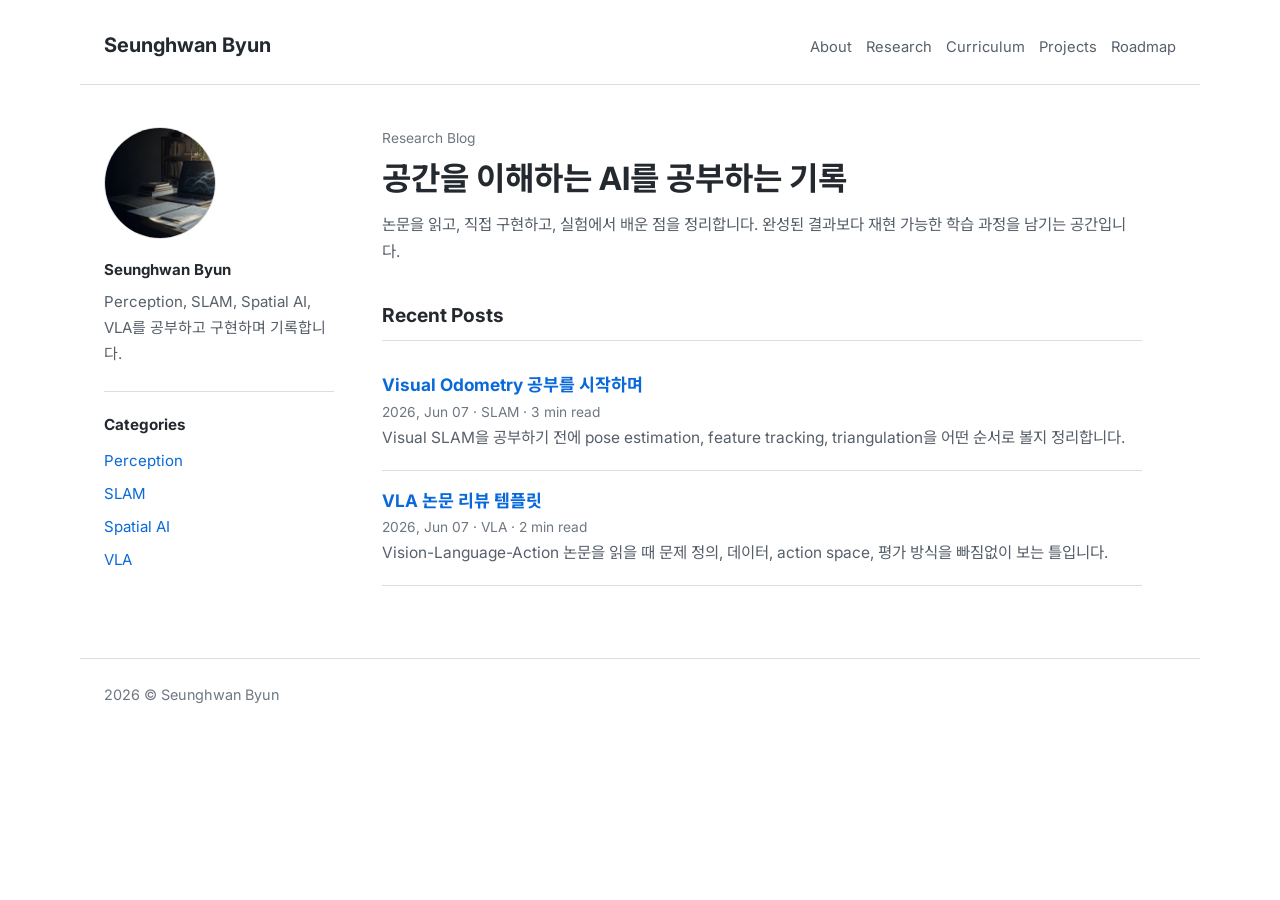
==== index.html @ 8ee61f26 "add my own blog for future studying." ====
<!doctype html>
<html lang="ko">
  <head>
    <meta charset="utf-8">
    <meta name="viewport" content="width=device-width, initial-scale=1">
    <meta
      name="description"
      content="Seunghwan Byun의 Perception, SLAM, Spatial AI, VLA 학습 및 연구 기록 블로그입니다."
    >
    <title>Seunghwan Byun</title>
    <link rel="preconnect" href="https://fonts.googleapis.com">
    <link rel="preconnect" href="https://fonts.gstatic.com" crossorigin>
    <link
      href="https://fonts.googleapis.com/css2?family=Inter:wght@400;500;600;700&family=Noto+Sans+KR:wght@400;500;700&display=swap"
      rel="stylesheet"
    >
    <link rel="stylesheet" href="styles.css">
  </head>
  <body>
    <header class="site-header">
      <a class="site-title" href="index.html">Seunghwan Byun</a>
      <nav class="site-nav" aria-label="Primary navigation">
        <a href="about.html">About</a>
        <a href="research.html">Research</a>
        <a href="curriculum.html">Curriculum</a>
        <a href="projects.html">Projects</a>
        <a href="roadmap.html">Roadmap</a>
      </nav>
    </header>

    <main class="site-shell">
      <aside class="sidebar" aria-label="Site profile and categories">
        <img class="profile-image" src="assets/research-workspace.png" alt="연구 노트와 노트북이 놓인 작업 공간">
        <p class="profile-name">Seunghwan Byun</p>
        <p class="profile-desc">Perception, SLAM, Spatial AI, VLA를 공부하고 구현하며 기록합니다.</p>

        <section class="side-section">
          <h2>Categories</h2>
          <ul>
            <li><a href="research.html#perception">Perception</a></li>
            <li><a href="research.html#slam">SLAM</a></li>
            <li><a href="research.html#spatial-ai">Spatial AI</a></li>
            <li><a href="research.html#vla">VLA</a></li>
          </ul>
        </section>
      </aside>

      <section class="content">
        <header class="page-intro">
          <p class="kicker">Research Blog</p>
          <h1>공간을 이해하는 AI를 공부하는 기록</h1>
          <p>
            논문을 읽고, 직접 구현하고, 실험에서 배운 점을 정리합니다.
            완성된 결과보다 재현 가능한 학습 과정을 남기는 공간입니다.
          </p>
        </header>

        <section class="post-list" aria-label="Recent posts">
          <h2>Recent Posts</h2>
          <article class="post-preview">
            <h3><a href="posts/slam-visual-odometry-note.html">Visual Odometry 공부를 시작하며</a></h3>
            <p class="post-meta">2026, Jun 07 · SLAM · 3 min read</p>
            <p>Visual SLAM을 공부하기 전에 pose estimation, feature tracking, triangulation을 어떤 순서로 볼지 정리합니다.</p>
          </article>
          <article class="post-preview">
            <h3><a href="posts/vla-reading-template.html">VLA 논문 리뷰 템플릿</a></h3>
            <p class="post-meta">2026, Jun 07 · VLA · 2 min read</p>
            <p>Vision-Language-Action 논문을 읽을 때 문제 정의, 데이터, action space, 평가 방식을 빠짐없이 보는 틀입니다.</p>
          </article>
        </section>
      </section>
    </main>

    <footer class="site-footer">
      <p>2026 © Seunghwan Byun</p>
    </footer>
  </body>
</html>
---- styles.css ----
:root {
  --ink: #24292f;
  --muted: #57606a;
  --subtle: #6e7781;
  --line: #d8dee4;
  --paper: #ffffff;
  --soft: #f6f8fa;
  --link: #0969da;
}

* {
  box-sizing: border-box;
}

html {
  scroll-behavior: smooth;
}

body {
  margin: 0;
  color: var(--ink);
  background: var(--paper);
  font-family: "Inter", "Noto Sans KR", system-ui, -apple-system, BlinkMacSystemFont, sans-serif;
  font-size: 15.5px;
  line-height: 1.72;
}

a {
  color: var(--link);
  text-decoration: none;
}

a:hover {
  text-decoration: underline;
}

h1,
h2,
h3,
p {
  margin-top: 0;
}

p {
  color: var(--muted);
}

.site-header {
  display: flex;
  max-width: 1120px;
  margin: 0 auto;
  padding: 28px 24px 22px;
  align-items: baseline;
  justify-content: space-between;
  gap: 24px;
  border-bottom: 1px solid var(--line);
}

.site-title {
  color: var(--ink);
  font-size: 1.25rem;
  font-weight: 700;
}

.site-title:hover {
  text-decoration: none;
}

.site-nav {
  display: flex;
  flex-wrap: wrap;
  gap: 14px;
  font-size: 0.92rem;
}

.site-nav a {
  color: var(--muted);
}

.site-nav a.active,
.site-nav a:hover {
  color: var(--ink);
}

.site-shell {
  display: grid;
  grid-template-columns: 230px minmax(0, 1fr);
  gap: 48px;
  max-width: 1120px;
  margin: 0 auto;
  padding: 42px 24px 72px;
}

.sidebar {
  font-size: 0.94rem;
}

.profile-image {
  display: block;
  width: 112px;
  height: 112px;
  margin-bottom: 18px;
  border: 1px solid var(--line);
  border-radius: 50%;
  object-fit: cover;
}

.profile-name {
  margin-bottom: 6px;
  color: var(--ink);
  font-weight: 700;
}

.profile-desc {
  margin-bottom: 24px;
  color: var(--muted);
}

.side-section {
  margin-top: 24px;
  padding-top: 20px;
  border-top: 1px solid var(--line);
}

.side-section.no-top {
  margin-top: 0;
  padding-top: 0;
  border-top: 0;
}

.side-section h2 {
  margin-bottom: 10px;
  font-size: 0.95rem;
}

.side-section ul {
  margin: 0;
  padding: 0;
  list-style: none;
}

.side-section li + li {
  margin-top: 7px;
}

.content {
  max-width: 760px;
}

.page-intro {
  margin-bottom: 34px;
}

.kicker,
.post-meta {
  margin-bottom: 8px;
  color: var(--subtle);
  font-size: 0.86rem;
}

.page-intro h1 {
  margin-bottom: 12px;
  font-size: 2rem;
  line-height: 1.28;
}

.post-list h2,
.archive-section h2 {
  margin-bottom: 14px;
  padding-bottom: 8px;
  border-bottom: 1px solid var(--line);
  font-size: 1.2rem;
}

.post-preview {
  padding: 18px 0;
  border-bottom: 1px solid var(--line);
}

.post-preview h3 {
  margin-bottom: 4px;
  font-size: 1.08rem;
  line-height: 1.38;
}

.post-preview p {
  margin-bottom: 0;
}

.archive-section {
  margin-bottom: 36px;
}

.curriculum-section {
  margin-bottom: 34px;
}

.curriculum-section h2 {
  margin-bottom: 10px;
  padding-bottom: 8px;
  border-bottom: 1px solid var(--line);
  font-size: 1.12rem;
}

.curriculum-list {
  margin: 0;
  padding-left: 20px;
  color: var(--muted);
}

.curriculum-list li + li {
  margin-top: 6px;
}

.empty-note {
  padding: 14px 0 4px;
  color: var(--subtle);
}

.text-section,
.timeline-list article {
  padding: 18px 0;
  border-bottom: 1px solid var(--line);
}

.text-section:first-of-type,
.timeline-list article:first-child {
  border-top: 1px solid var(--line);
}

.text-section h2,
.timeline-list h2 {
  margin-bottom: 8px;
  font-size: 1.15rem;
}

.text-section ul {
  margin: 0;
  padding-left: 22px;
  color: var(--muted);
}

.post-layout {
  max-width: 820px;
  margin: 0 auto;
  padding: 46px 24px 76px;
}

.post-body h1 {
  margin-bottom: 14px;
  font-size: 2rem;
  line-height: 1.28;
}

.post-body h2 {
  margin: 34px 0 10px;
  font-size: 1.28rem;
}

.post-body p {
  margin-bottom: 16px;
}

.post-body ul {
  margin: 0 0 18px;
  padding-left: 22px;
  color: var(--muted);
}

.site-footer {
  max-width: 1120px;
  margin: 0 auto;
  padding: 24px;
  border-top: 1px solid var(--line);
  color: var(--subtle);
  font-size: 0.9rem;
}

.site-footer p {
  margin: 0;
  color: var(--subtle);
}

@media (max-width: 780px) {
  .site-header {
    display: block;
  }

  .site-nav {
    margin-top: 12px;
  }

  .site-shell {
    grid-template-columns: 1fr;
    gap: 28px;
    padding-top: 30px;
  }

  .sidebar {
    display: grid;
    grid-template-columns: 80px minmax(0, 1fr);
    gap: 0 16px;
  }

  .profile-image {
    width: 72px;
    height: 72px;
    grid-row: span 2;
  }

  .profile-desc {
    margin-bottom: 0;
  }

  .side-section {
    grid-column: 1 / -1;
  }

  .page-intro h1,
  .post-body h1 {
    font-size: 1.65rem;
  }
}
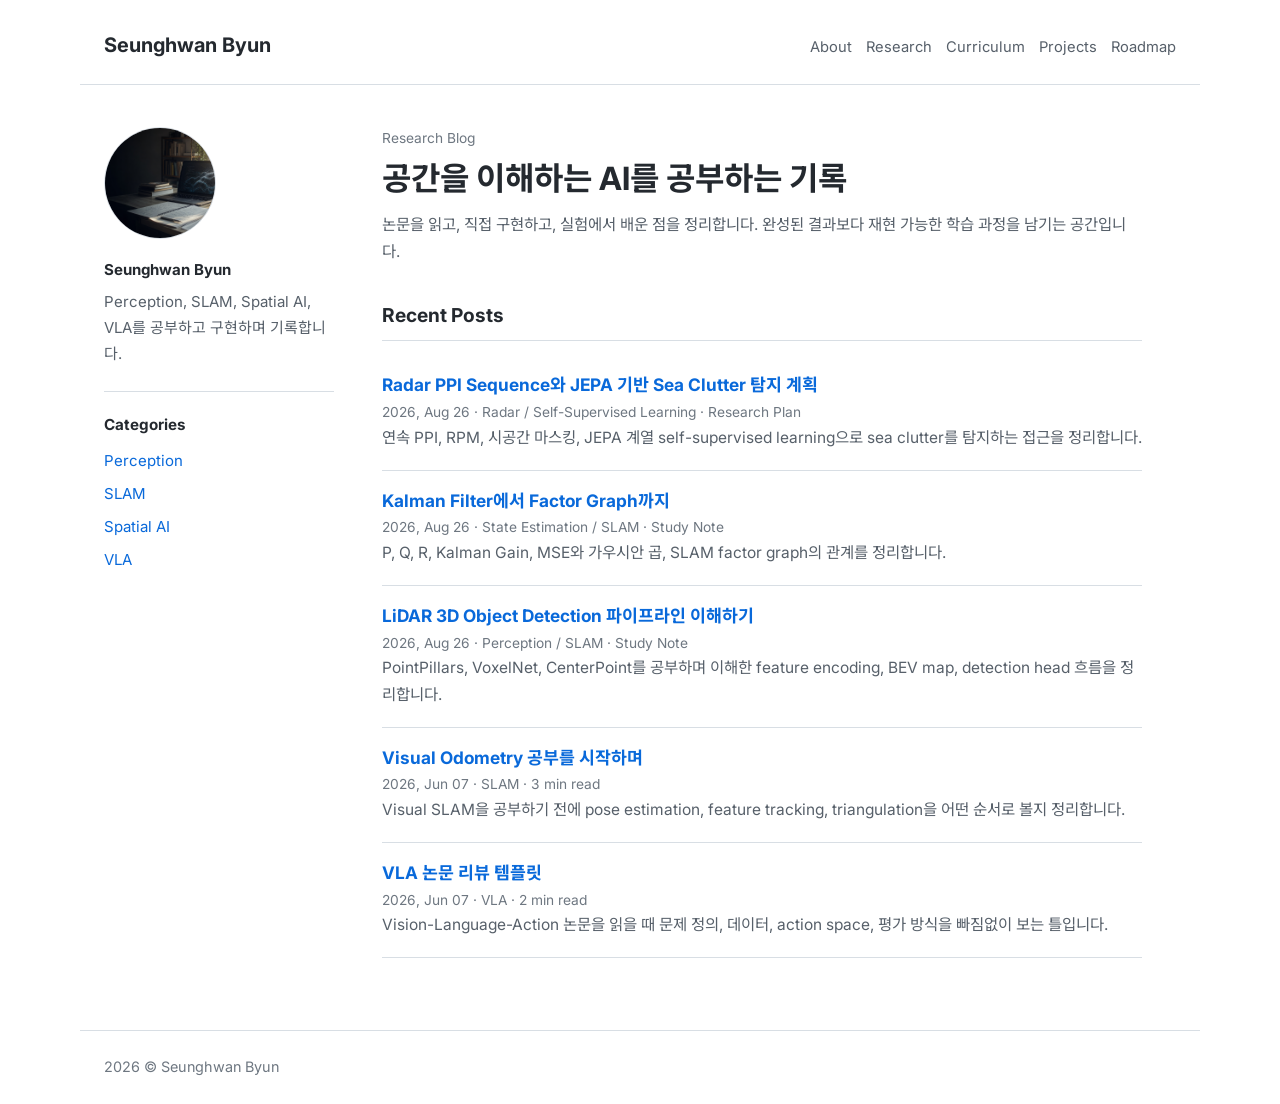
==== commit 5c9405fa: "feat: add study notes blog posts" ====
--- a/index.html
+++ b/index.html
@@ -58,6 +58,21 @@
         <section class="post-list" aria-label="Recent posts">
           <h2>Recent Posts</h2>
           <article class="post-preview">
+            <h3><a href="posts/radar-jepa-sea-clutter-plan.html">Radar PPI Sequence와 JEPA 기반 Sea Clutter 탐지 계획</a></h3>
+            <p class="post-meta">2026, Aug 26 · Radar / Self-Supervised Learning · Research Plan</p>
+            <p>연속 PPI, RPM, 시공간 마스킹, JEPA 계열 self-supervised learning으로 sea clutter를 탐지하는 접근을 정리합니다.</p>
+          </article>
+          <article class="post-preview">
+            <h3><a href="posts/kalman-factor-graph-study-note.html">Kalman Filter에서 Factor Graph까지</a></h3>
+            <p class="post-meta">2026, Aug 26 · State Estimation / SLAM · Study Note</p>
+            <p>P, Q, R, Kalman Gain, MSE와 가우시안 곱, SLAM factor graph의 관계를 정리합니다.</p>
+          </article>
+          <article class="post-preview">
+            <h3><a href="posts/lidar-3d-detection-pipeline.html">LiDAR 3D Object Detection 파이프라인 이해하기</a></h3>
+            <p class="post-meta">2026, Aug 26 · Perception / SLAM · Study Note</p>
+            <p>PointPillars, VoxelNet, CenterPoint를 공부하며 이해한 feature encoding, BEV map, detection head 흐름을 정리합니다.</p>
+          </article>
+          <article class="post-preview">
             <h3><a href="posts/slam-visual-odometry-note.html">Visual Odometry 공부를 시작하며</a></h3>
             <p class="post-meta">2026, Jun 07 · SLAM · 3 min read</p>
             <p>Visual SLAM을 공부하기 전에 pose estimation, feature tracking, triangulation을 어떤 순서로 볼지 정리합니다.</p>
--- a/styles.css
+++ b/styles.css
@@ -45,6 +45,15 @@
   color: var(--muted);
 }
 
+code {
+  padding: 0.12rem 0.28rem;
+  border-radius: 4px;
+  background: var(--soft);
+  color: var(--ink);
+  font-family: ui-monospace, SFMono-Regular, Menlo, Monaco, Consolas, monospace;
+  font-size: 0.9em;
+}
+
 .site-header {
   display: flex;
   max-width: 1120px;
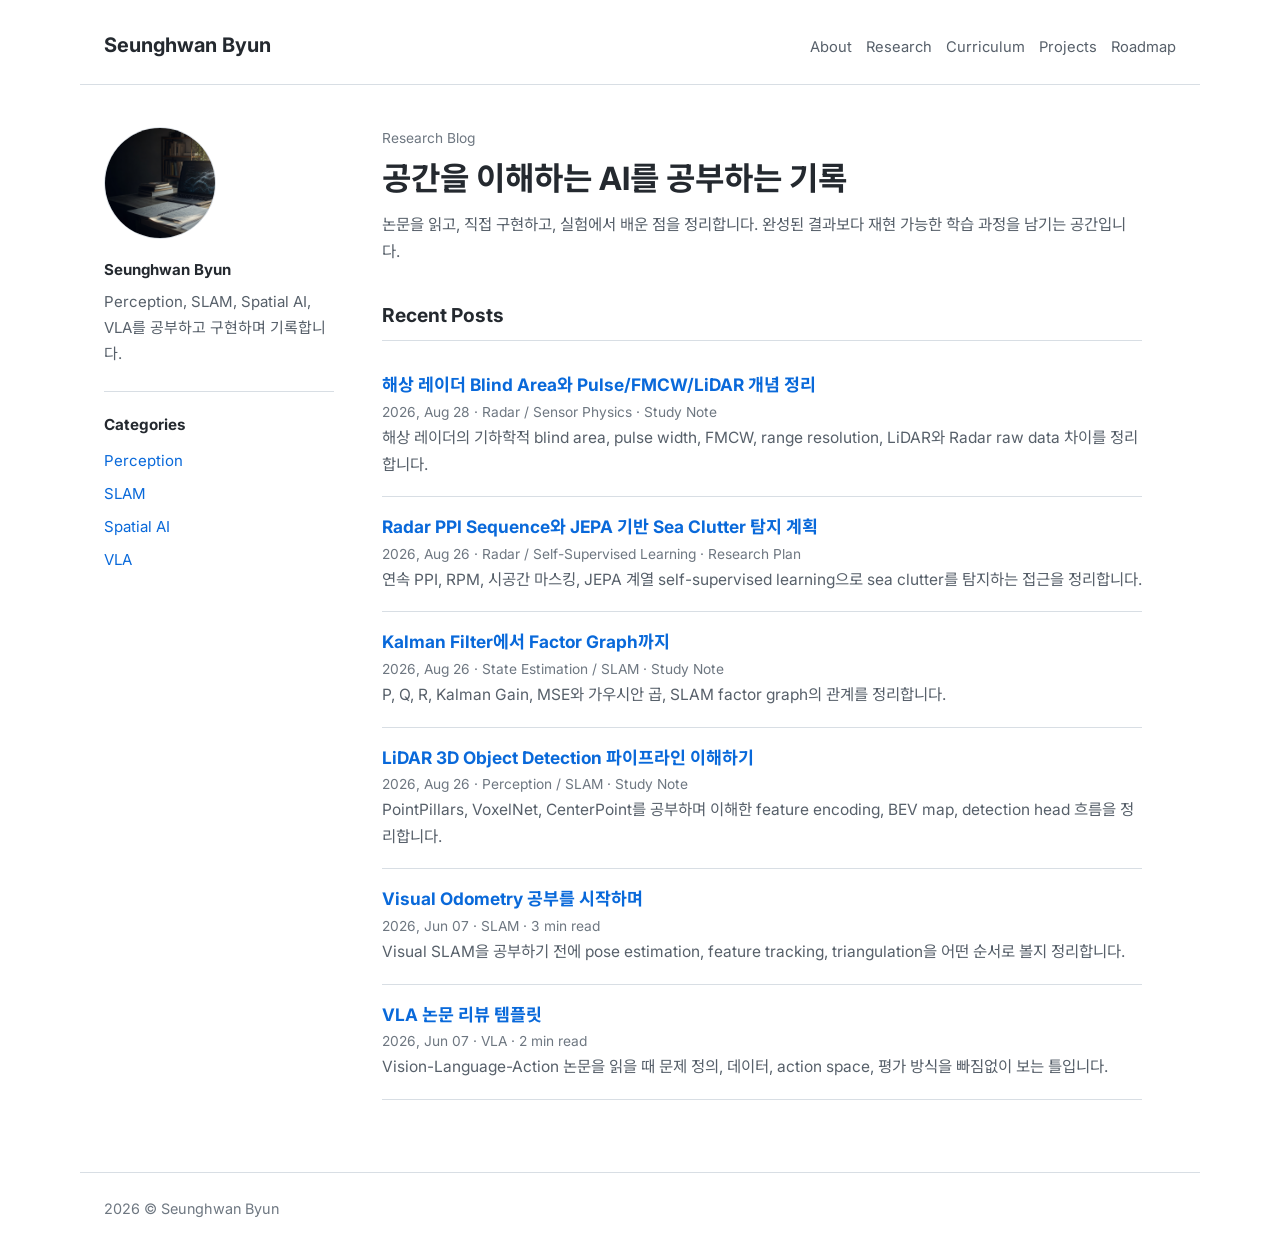
==== commit d5869d0e: "feat: add radar blind area study note" ====
--- a/index.html
+++ b/index.html
@@ -58,6 +58,11 @@
         <section class="post-list" aria-label="Recent posts">
           <h2>Recent Posts</h2>
           <article class="post-preview">
+            <h3><a href="posts/radar-blind-area-pulse-lidar-note.html">해상 레이더 Blind Area와 Pulse/FMCW/LiDAR 개념 정리</a></h3>
+            <p class="post-meta">2026, Aug 28 · Radar / Sensor Physics · Study Note</p>
+            <p>해상 레이더의 기하학적 blind area, pulse width, FMCW, range resolution, LiDAR와 Radar raw data 차이를 정리합니다.</p>
+          </article>
+          <article class="post-preview">
             <h3><a href="posts/radar-jepa-sea-clutter-plan.html">Radar PPI Sequence와 JEPA 기반 Sea Clutter 탐지 계획</a></h3>
             <p class="post-meta">2026, Aug 26 · Radar / Self-Supervised Learning · Research Plan</p>
             <p>연속 PPI, RPM, 시공간 마스킹, JEPA 계열 self-supervised learning으로 sea clutter를 탐지하는 접근을 정리합니다.</p>
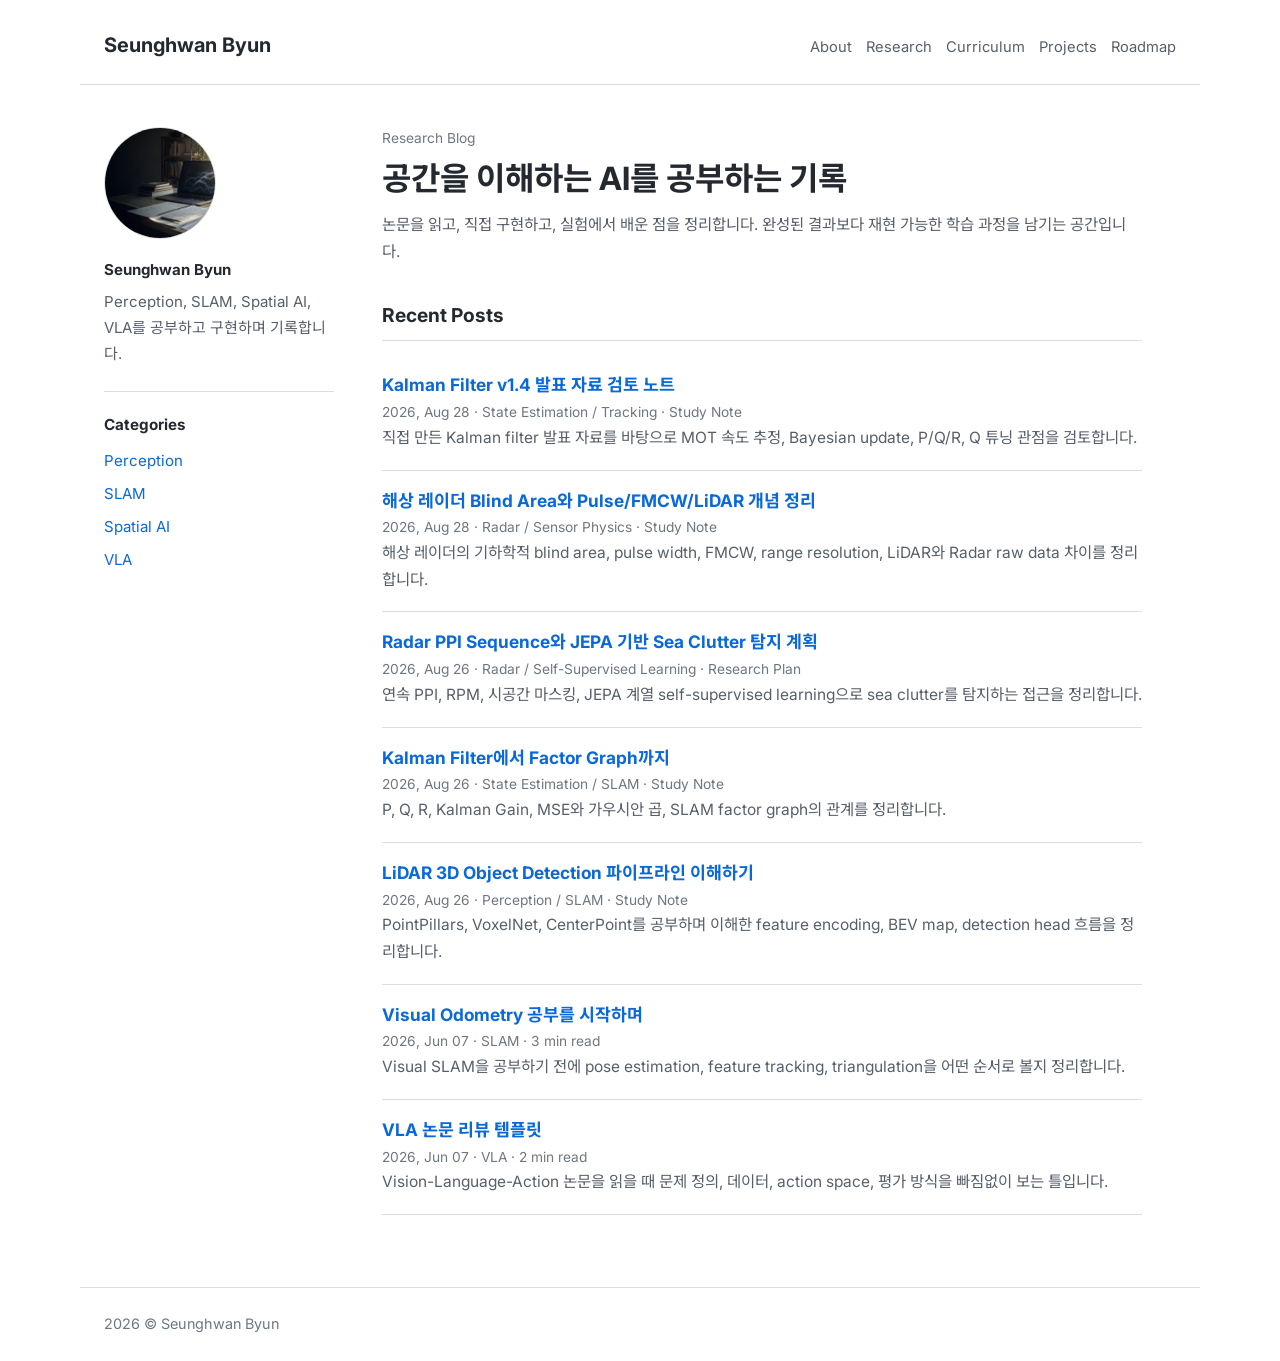
==== commit 452abaa5: "feat: add kalman pptx review note" ====
--- a/index.html
+++ b/index.html
@@ -58,6 +58,11 @@
         <section class="post-list" aria-label="Recent posts">
           <h2>Recent Posts</h2>
           <article class="post-preview">
+            <h3><a href="posts/kalman-filter-v14-review.html">Kalman Filter v1.4 발표 자료 검토 노트</a></h3>
+            <p class="post-meta">2026, Aug 28 · State Estimation / Tracking · Study Note</p>
+            <p>직접 만든 Kalman filter 발표 자료를 바탕으로 MOT 속도 추정, Bayesian update, P/Q/R, Q 튜닝 관점을 검토합니다.</p>
+          </article>
+          <article class="post-preview">
             <h3><a href="posts/radar-blind-area-pulse-lidar-note.html">해상 레이더 Blind Area와 Pulse/FMCW/LiDAR 개념 정리</a></h3>
             <p class="post-meta">2026, Aug 28 · Radar / Sensor Physics · Study Note</p>
             <p>해상 레이더의 기하학적 blind area, pulse width, FMCW, range resolution, LiDAR와 Radar raw data 차이를 정리합니다.</p>
--- a/styles.css
+++ b/styles.css
@@ -276,6 +276,29 @@
   color: var(--muted);
 }
 
+.post-figure {
+  margin: 26px 0;
+}
+
+.post-figure img {
+  display: block;
+  width: 100%;
+  border: 1px solid var(--line);
+  border-radius: 6px;
+}
+
+.post-figure.compact img {
+  max-width: 520px;
+  margin: 0 auto;
+}
+
+.post-figure figcaption {
+  margin-top: 8px;
+  color: var(--subtle);
+  font-size: 0.9rem;
+  line-height: 1.55;
+}
+
 .site-footer {
   max-width: 1120px;
   margin: 0 auto;
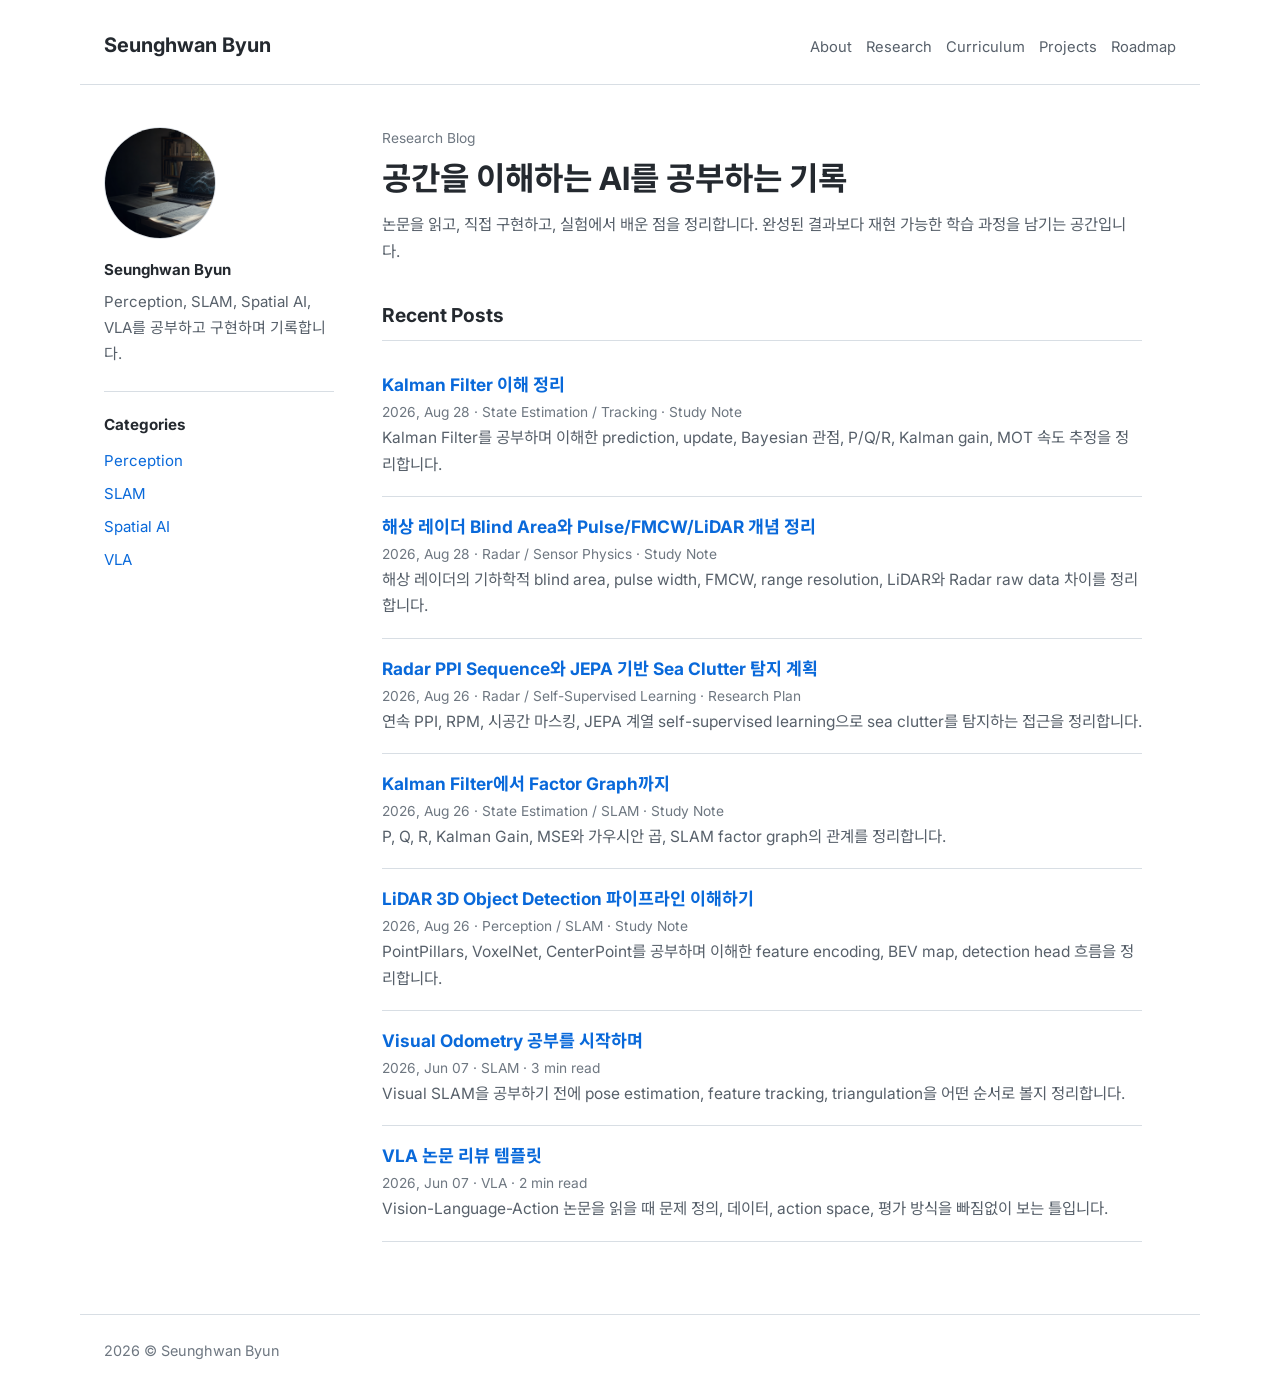
==== commit 4efbd18e: "fix: replace kalman note content" ====
--- a/index.html
+++ b/index.html
@@ -58,9 +58,9 @@
         <section class="post-list" aria-label="Recent posts">
           <h2>Recent Posts</h2>
           <article class="post-preview">
-            <h3><a href="posts/kalman-filter-v14-review.html">Kalman Filter v1.4 발표 자료 검토 노트</a></h3>
+            <h3><a href="posts/kalman-filter-study-note.html">Kalman Filter 이해 정리</a></h3>
             <p class="post-meta">2026, Aug 28 · State Estimation / Tracking · Study Note</p>
-            <p>직접 만든 Kalman filter 발표 자료를 바탕으로 MOT 속도 추정, Bayesian update, P/Q/R, Q 튜닝 관점을 검토합니다.</p>
+            <p>Kalman Filter를 공부하며 이해한 prediction, update, Bayesian 관점, P/Q/R, Kalman gain, MOT 속도 추정을 정리합니다.</p>
           </article>
           <article class="post-preview">
             <h3><a href="posts/radar-blind-area-pulse-lidar-note.html">해상 레이더 Blind Area와 Pulse/FMCW/LiDAR 개념 정리</a></h3>
--- a/styles.css
+++ b/styles.css
@@ -276,29 +276,6 @@
   color: var(--muted);
 }
 
-.post-figure {
-  margin: 26px 0;
-}
-
-.post-figure img {
-  display: block;
-  width: 100%;
-  border: 1px solid var(--line);
-  border-radius: 6px;
-}
-
-.post-figure.compact img {
-  max-width: 520px;
-  margin: 0 auto;
-}
-
-.post-figure figcaption {
-  margin-top: 8px;
-  color: var(--subtle);
-  font-size: 0.9rem;
-  line-height: 1.55;
-}
-
 .site-footer {
   max-width: 1120px;
   margin: 0 auto;
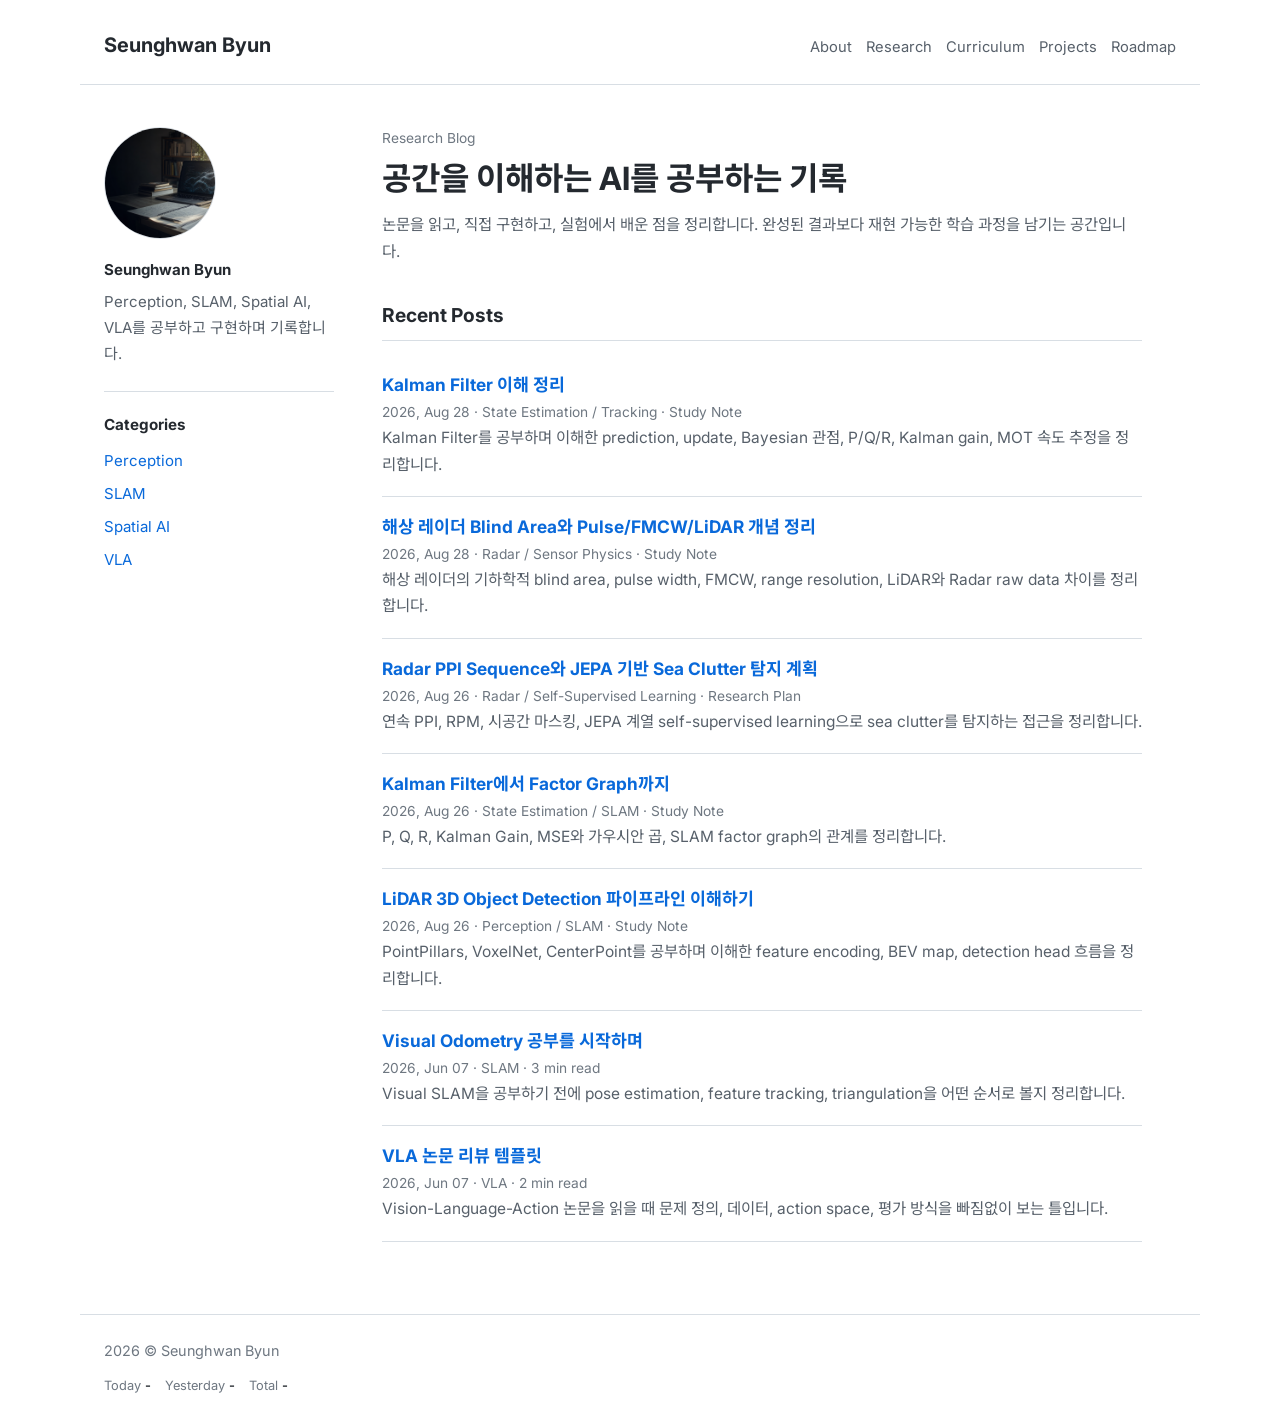
==== commit af755300: "fix(site): move visitor stats to home page" ====
--- a/index.html
+++ b/index.html
@@ -98,6 +98,13 @@
 
     <footer class="site-footer">
       <p>2026 © Seunghwan Byun</p>
+      <div class="visitor-counter" aria-label="Visitor statistics">
+        <span>Today <strong data-counter="today">-</strong></span>
+        <span>Yesterday <strong data-counter="yesterday">-</strong></span>
+        <span>Total <strong data-counter="total">-</strong></span>
+      </div>
     </footer>
+    <script src="https://icount.kr/c.js?id=seunghwanbyun.github.io"></script>
+    <script src="assets/visitor-counter.js" defer></script>
   </body>
 </html>
--- a/styles.css
+++ b/styles.css
@@ -276,6 +276,42 @@
   color: var(--muted);
 }
 
+.post-body ol {
+  margin: 0 0 18px;
+  padding-left: 22px;
+  color: var(--muted);
+}
+
+.math-display {
+  margin: 24px 0;
+  overflow-x: auto;
+  text-align: center;
+  color: var(--ink);
+}
+
+.post-figure {
+  margin: 28px 0;
+}
+
+.post-figure img {
+  display: block;
+  width: 100%;
+  border: 1px solid var(--line);
+  border-radius: 6px;
+}
+
+.post-figure.compact img {
+  max-width: 560px;
+  margin: 0 auto;
+}
+
+.post-figure figcaption {
+  margin-top: 8px;
+  color: var(--subtle);
+  font-size: 0.9rem;
+  line-height: 1.55;
+}
+
 .site-footer {
   max-width: 1120px;
   margin: 0 auto;
@@ -283,6 +319,20 @@
   border-top: 1px solid var(--line);
   color: var(--subtle);
   font-size: 0.9rem;
+}
+
+.visitor-counter {
+  display: flex;
+  flex-wrap: wrap;
+  gap: 14px;
+  margin-top: 12px;
+  color: var(--subtle);
+  font-size: 0.8rem;
+}
+
+.visitor-counter strong {
+  color: var(--ink);
+  font-weight: 600;
 }
 
 .site-footer p {
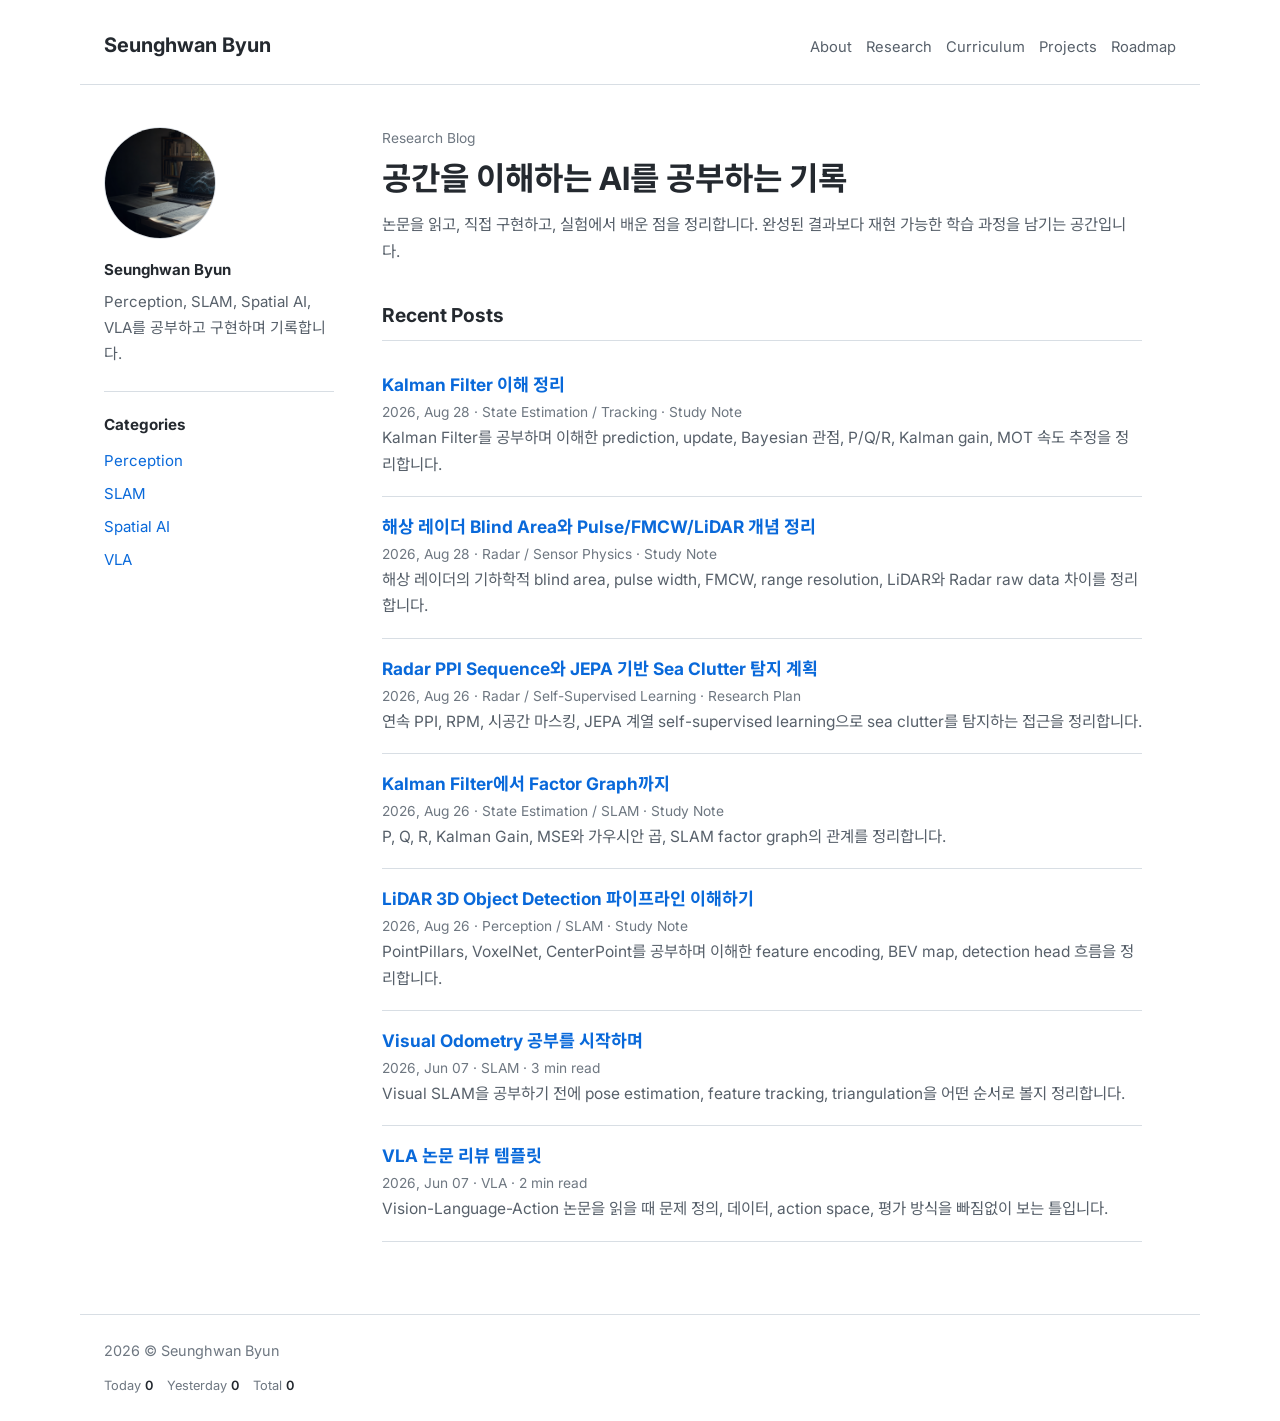
==== commit d866385b: "fix(site): show zero for empty visitor stats" ====
--- a/index.html
+++ b/index.html
@@ -99,9 +99,9 @@
     <footer class="site-footer">
       <p>2026 © Seunghwan Byun</p>
       <div class="visitor-counter" aria-label="Visitor statistics">
-        <span>Today <strong data-counter="today">-</strong></span>
-        <span>Yesterday <strong data-counter="yesterday">-</strong></span>
-        <span>Total <strong data-counter="total">-</strong></span>
+        <span>Today <strong data-counter="today">0</strong></span>
+        <span>Yesterday <strong data-counter="yesterday">0</strong></span>
+        <span>Total <strong data-counter="total">0</strong></span>
       </div>
     </footer>
     <script src="https://icount.kr/c.js?id=seunghwanbyun.github.io"></script>
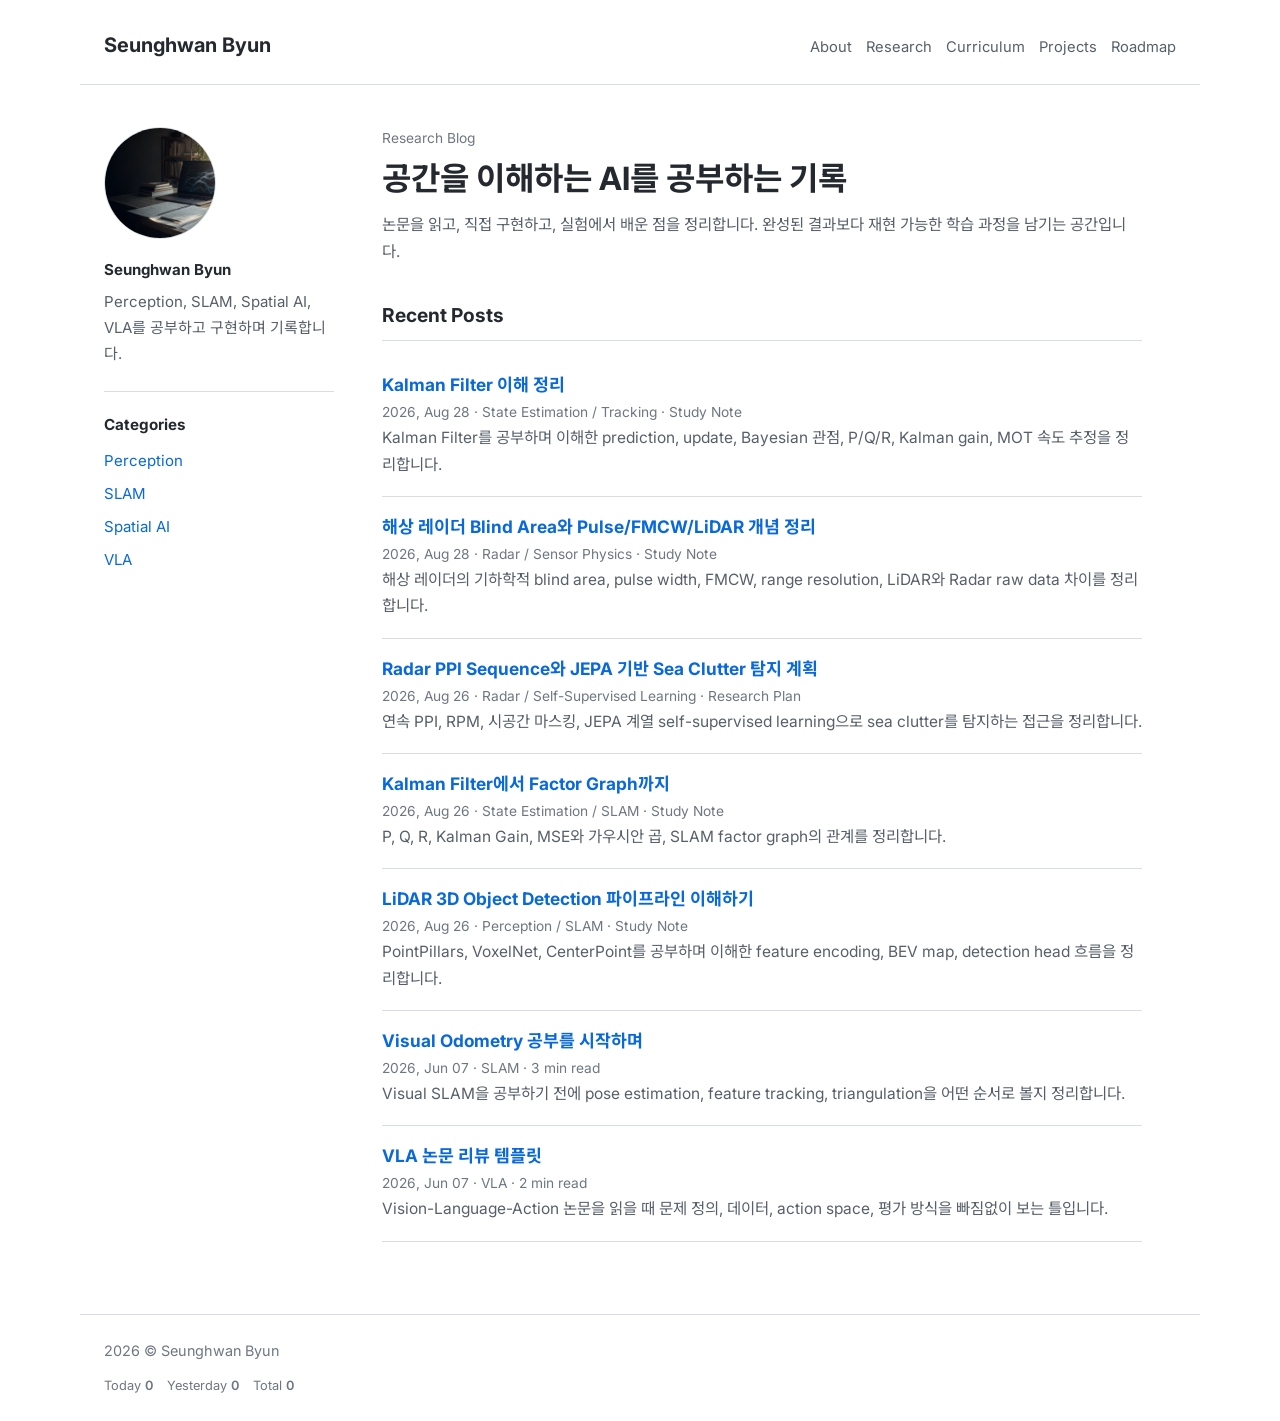
==== commit 67af13bb: "feat(analytics): replace broken icount.kr widget with GA4 icount.kr's tracking/stats endpoints were " ====
--- a/index.html
+++ b/index.html
@@ -15,6 +15,13 @@
       rel="stylesheet"
     >
     <link rel="stylesheet" href="styles.css">
+    <script async src="https://www.googletagmanager.com/gtag/js?id=G-928FCMT6S2"></script>
+    <script>
+      window.dataLayer = window.dataLayer || [];
+      function gtag(){dataLayer.push(arguments);}
+      gtag('js', new Date());
+      gtag('config', 'G-928FCMT6S2');
+    </script>
   </head>
   <body>
     <header class="site-header">
@@ -104,7 +111,6 @@
         <span>Total <strong data-counter="total">0</strong></span>
       </div>
     </footer>
-    <script src="https://icount.kr/c.js?id=seunghwanbyun.github.io"></script>
     <script src="assets/visitor-counter.js" defer></script>
   </body>
 </html>
--- a/styles.css
+++ b/styles.css
@@ -331,7 +331,7 @@
 }
 
 .visitor-counter strong {
-  color: var(--ink);
+  color: var(--subtle);
   font-weight: 600;
 }
 
